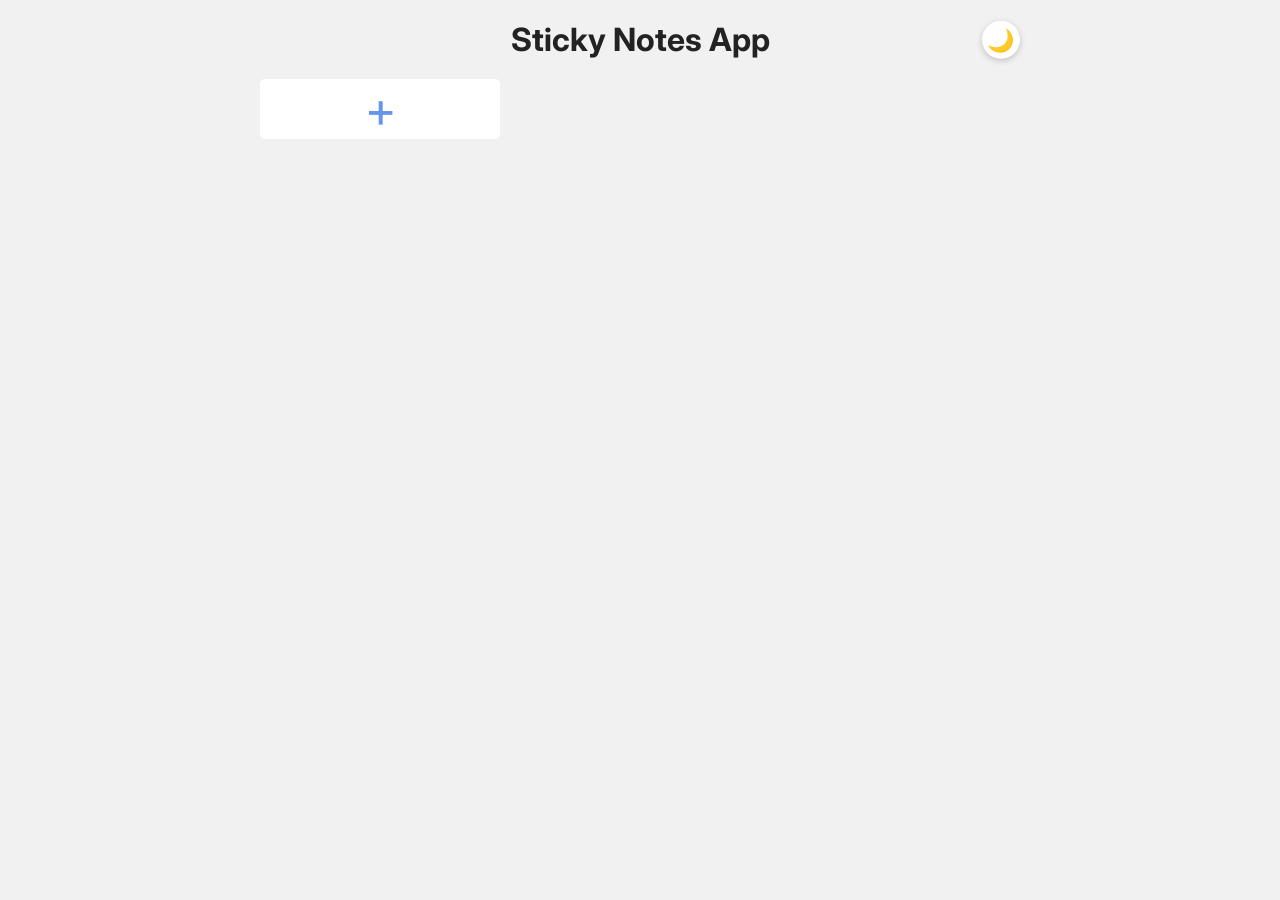
==== index.html @ 71484864 "update" ====
<!DOCTYPE html>
<html lang="en">

<head>
  <meta charset="UTF-8">
  <meta name="viewport" content="width=device-width, initial-scale=1.0">
  <title>Sticky Notes App</title>
  <link rel="stylesheet" href="style.css">
</head>

<body>
  <div class="container">
    
    <!-- Header + Theme Toggle -->
    <div class="header-container">
      <h1>Sticky Notes App</h1>
      <button id="theme-toggle" class="theme-toggle">🌙</button>
    </div>

    <!-- Sticky Notes Grid -->
    <div class="sticky-notes">
      <!-- Add Note button inside grid -->
      <div class="add-note">+</div>
      <!-- Notes will be injected here by JS -->
    </div>

  </div>

  <!-- Script -->
  <script src="script.js"></script>
</body>

</html>
---- style.css ----
@import url(https://fonts.googleapis.com/css?family=Inter:100,200,300,regular,500,600,700,800,900);

/* Reset & base styles */
* {
  margin: 0;
  padding: 0;
  box-sizing: border-box;
  font-family: "Inter", sans-serif;
}

body {
  background-color: var(--bg-color);
  color: var(--text-color);
  transition: background-color 0.3s, color 0.3s;
}

.container {
  max-width: 800px;
  margin: 0 auto;
  padding: 20px;
}

/* Header + toggle container */
.header-container {
  position: relative;
  display: flex;
  align-items: center;
  justify-content: center;
  margin-bottom: 20px;
}

.header-container h1 {
  color: var(--text-color);
  font-size: clamp(1.5rem, 4vw, 2rem);
}

/* Theme toggle button */
.theme-toggle {
  position: absolute;
  top: 50%;
  right: 0;
  transform: translateY(-50%);
  width: clamp(35px, 3vw, 45px);
  height: clamp(35px, 3vw, 45px);
  font-size: clamp(18px, 2vw, 22px);
  border-radius: 50%;
  border: none;
  cursor: pointer;
  background-color: #fff;
  display: flex;
  align-items: center;
  justify-content: center;
  box-shadow: 0 2px 6px rgba(0,0,0,0.2);
  transition: transform 0.3s, background-color 0.3s;
}

.theme-toggle:hover {
  transform: translateY(-50%) scale(1.1);
}

/* ======================= */
/* Sticky Notes Styles */
/* ======================= */
.sticky-notes {
  display: grid;
  grid-template-columns: repeat(auto-fill, minmax(200px, 1fr));
  grid-gap: 20px;
  margin-top: 20px;
}

.sticky-note {
  position: relative;
  background-color: var(--note-color);
  padding: 20px;
  min-width: 200px;
  min-height: 200px;
  border-radius: 5px;
  box-shadow: 0 2px 5px rgba(0, 0, 0, 0.1);
  transition: transform 0.3s ease-in-out, background-color 0.3s, color 0.3s;
}

.sticky-note.animate-in {
  animation: fadeIn 0.5s ease-in-out;
}

.sticky-note.animate-out {
  animation: fadeOut 0.5s ease-in-out;
}

@keyframes fadeIn {
  0% {
    opacity: 0;
    transform: translateY(10px);
  }
  100% {
    opacity: 1;
    transform: translateY(0);
  }
}

@keyframes fadeOut {
  0% {
    opacity: 1;
    transform: translateY(0);
  }
  100% {
    opacity: 0;
    transform: translateY(10px);
  }
}

.note-content {
  width: 100%;
  height: 100px;
  border: none;
  resize: none;
  outline: none;
  background-color: transparent;
  transition: box-shadow 0.3s ease-in-out, color 0.3s ease-in-out;
}

/* Delete button */
.delete-note {
  position: absolute;
  top: 10px;
  right: 10px;
  padding: 5px 10px;
  background-color: #ff6961;
  color: #fff;
  border: none;
  border-radius: 3px;
  cursor: pointer;
  transition: background-color 0.3s ease-in-out;
  display: none;
}

.sticky-note:hover .delete-note {
  display: block;
}

.delete-note:hover {
  background-color: #ff4f4f;
}

/* Add note button */
.add-note {
  display: flex;
  align-items: center;
  justify-content: center;
  font-size: 50px;
  background-color: #fff;
  color: #6495ed;
  cursor: pointer;
  border-radius: 5px;
  transition: background-color 0.3s ease-in-out;
}

/* ============================= */
/* THEME VARIABLES */
/* ============================= */
:root {
  --bg-color: #f1f1f1;
  --text-color: #222;
  --note-color: #fffa75;
}

body.dark-mode {
  --bg-color: #1e1e1e;
  --text-color: #f1f1f1;
  --note-color: #2b2b2b;
}

/* Responsive adjustments */
@media (max-width: 400px) {
  .header-container h1 {
    font-size: 1.5rem;
  }

  .theme-toggle {
    width: 35px;
    height: 35px;
    font-size: 18px;
    top: 50%;
    right: 0.5rem;
  }
}
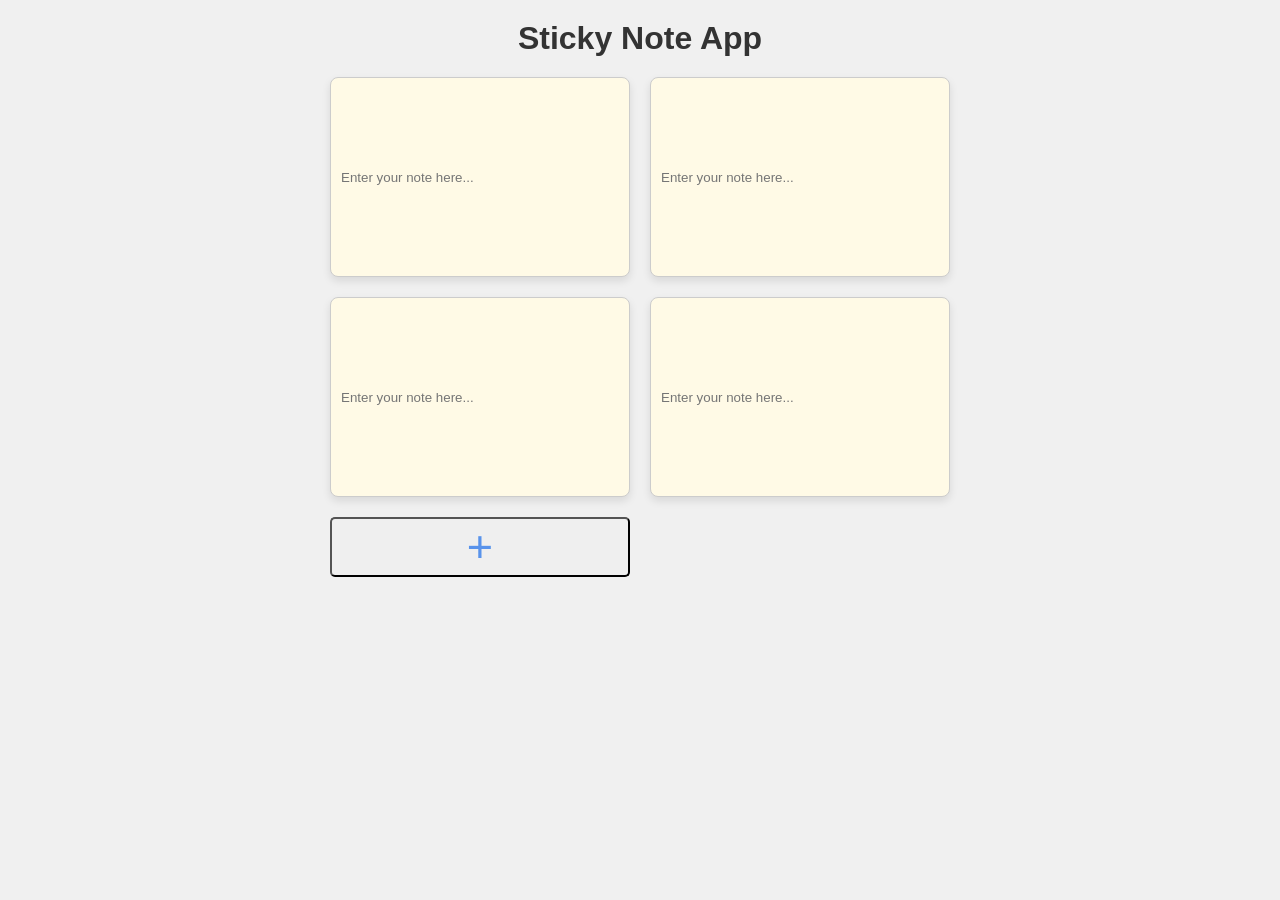
==== commit 9f0b4d6d: "godsways Sticky Note App" ====
--- a/index.html
+++ b/index.html
@@ -1,33 +1,34 @@
 <!DOCTYPE html>
 <html lang="en">
+<head>
+    <meta charset="UTF-8">
+    <meta name="viewport" content="width=device-width, initial-scale=1.0">
+    <title>Sticky Note App</title>
+    <link rel="stylesheet" href="style.css">
+</head>
+<body>
+    <h1>Sticky Note App</h1>
+    <main>
+    <div class="notes-wrapper">
+        <div class="note-container">
+            <input type="text" class="note-input" placeholder="Enter your note here...">
+        </div>
 
-<head>
-  <meta charset="UTF-8">
-  <meta name="viewport" content="width=device-width, initial-scale=1.0">
-  <title>Sticky Notes App</title>
-  <link rel="stylesheet" href="style.css">
-</head>
+        <div class="note-container">
+            <input type="text" class="note-input" placeholder="Enter your note here...">
+        </div>
 
-<body>
-  <div class="container">
-    
-    <!-- Header + Theme Toggle -->
-    <div class="header-container">
-      <h1>Sticky Notes App</h1>
-      <button id="theme-toggle" class="theme-toggle">🌙</button>
+        <div class="note-container">
+            <input type="text" class="note-input" placeholder="Enter your note here...">
+        </div>
+
+        <div class="note-container">
+            <input type="text" class="note-input" placeholder="Enter your note here...">
+        </div>
     </div>
+    <button id="add-note"><span>+</span></button>
+    </main>
 
-    <!-- Sticky Notes Grid -->
-    <div class="sticky-notes">
-      <!-- Add Note button inside grid -->
-      <div class="add-note">+</div>
-      <!-- Notes will be injected here by JS -->
-    </div>
-
-  </div>
-
-  <!-- Script -->
-  <script src="script.js"></script>
+    <script src="script.js"></script>
 </body>
-
 </html>
--- a/style.css
+++ b/style.css
@@ -1,186 +1,54 @@
-@import url(https://fonts.googleapis.com/css?family=Inter:100,200,300,regular,500,600,700,800,900);
-
-/* Reset & base styles */
 * {
-  margin: 0;
-  padding: 0;
-  box-sizing: border-box;
-  font-family: "Inter", sans-serif;
+    margin: 0;
+    padding: 0;
+    box-sizing: border-box;
 }
 
 body {
-  background-color: var(--bg-color);
-  color: var(--text-color);
-  transition: background-color 0.3s, color 0.3s;
+    font-family: Arial, sans-serif;
+    background-color: #f0f0f0;
+    display: flex;
+    flex-direction: column;
+    align-items: center;
+    padding: 20px;
+}
+h1 {
+    margin-bottom: 20px;
+    color: #333;
 }
 
-.container {
-  max-width: 800px;
-  margin: 0 auto;
-  padding: 20px;
+.notes-wrapper {
+    display: grid;
+    grid-template-columns: repeat(2, 300px);
+    gap: 20px;
+    justify-content: center;
 }
 
-/* Header + toggle container */
-.header-container {
-  position: relative;
-  display: flex;
-  align-items: center;
-  justify-content: center;
-  margin-bottom: 20px;
+.note-container input {
+    background-color: #fffae6;
+    border: 1px solid #ccc;
+    border-radius: 8px;
+    width: 300px;
+    height: 200px;
+    padding: 10px;
+    box-shadow: 0 4px 8px rgba(0, 0, 0, 0.1);
 }
 
-.header-container h1 {
-  color: var(--text-color);
-  font-size: clamp(1.5rem, 4vw, 2rem);
+button {
+    width: 300px;
+    border-radius: 5px;
+    height: 60px;
+    margin-top: 20px;
 }
 
-/* Theme toggle button */
-.theme-toggle {
-  position: absolute;
-  top: 50%;
-  right: 0;
-  transform: translateY(-50%);
-  width: clamp(35px, 3vw, 45px);
-  height: clamp(35px, 3vw, 45px);
-  font-size: clamp(18px, 2vw, 22px);
-  border-radius: 50%;
-  border: none;
-  cursor: pointer;
-  background-color: #fff;
-  display: flex;
-  align-items: center;
-  justify-content: center;
-  box-shadow: 0 2px 6px rgba(0,0,0,0.2);
-  transition: transform 0.3s, background-color 0.3s;
+button:hover {
+    background-color: #fffae6;
+    border: 1px solid #ccc;
+    box-shadow: 0 4px 8px rgba(0, 0, 0, 0.1);
+    cursor: pointer;
 }
 
-.theme-toggle:hover {
-  transform: translateY(-50%) scale(1.1);
+button span {
+    font-size: 45px;
+    color: #5993eb;
 }
-
-/* ======================= */
-/* Sticky Notes Styles */
-/* ======================= */
-.sticky-notes {
-  display: grid;
-  grid-template-columns: repeat(auto-fill, minmax(200px, 1fr));
-  grid-gap: 20px;
-  margin-top: 20px;
-}
-
-.sticky-note {
-  position: relative;
-  background-color: var(--note-color);
-  padding: 20px;
-  min-width: 200px;
-  min-height: 200px;
-  border-radius: 5px;
-  box-shadow: 0 2px 5px rgba(0, 0, 0, 0.1);
-  transition: transform 0.3s ease-in-out, background-color 0.3s, color 0.3s;
-}
-
-.sticky-note.animate-in {
-  animation: fadeIn 0.5s ease-in-out;
-}
-
-.sticky-note.animate-out {
-  animation: fadeOut 0.5s ease-in-out;
-}
-
-@keyframes fadeIn {
-  0% {
-    opacity: 0;
-    transform: translateY(10px);
-  }
-  100% {
-    opacity: 1;
-    transform: translateY(0);
-  }
-}
-
-@keyframes fadeOut {
-  0% {
-    opacity: 1;
-    transform: translateY(0);
-  }
-  100% {
-    opacity: 0;
-    transform: translateY(10px);
-  }
-}
-
-.note-content {
-  width: 100%;
-  height: 100px;
-  border: none;
-  resize: none;
-  outline: none;
-  background-color: transparent;
-  transition: box-shadow 0.3s ease-in-out, color 0.3s ease-in-out;
-}
-
-/* Delete button */
-.delete-note {
-  position: absolute;
-  top: 10px;
-  right: 10px;
-  padding: 5px 10px;
-  background-color: #ff6961;
-  color: #fff;
-  border: none;
-  border-radius: 3px;
-  cursor: pointer;
-  transition: background-color 0.3s ease-in-out;
-  display: none;
-}
-
-.sticky-note:hover .delete-note {
-  display: block;
-}
-
-.delete-note:hover {
-  background-color: #ff4f4f;
-}
-
-/* Add note button */
-.add-note {
-  display: flex;
-  align-items: center;
-  justify-content: center;
-  font-size: 50px;
-  background-color: #fff;
-  color: #6495ed;
-  cursor: pointer;
-  border-radius: 5px;
-  transition: background-color 0.3s ease-in-out;
-}
-
-/* ============================= */
-/* THEME VARIABLES */
-/* ============================= */
-:root {
-  --bg-color: #f1f1f1;
-  --text-color: #222;
-  --note-color: #fffa75;
-}
-
-body.dark-mode {
-  --bg-color: #1e1e1e;
-  --text-color: #f1f1f1;
-  --note-color: #2b2b2b;
-}
-
-/* Responsive adjustments */
-@media (max-width: 400px) {
-  .header-container h1 {
-    font-size: 1.5rem;
-  }
-
-  .theme-toggle {
-    width: 35px;
-    height: 35px;
-    font-size: 18px;
-    top: 50%;
-    right: 0.5rem;
-  }
-}
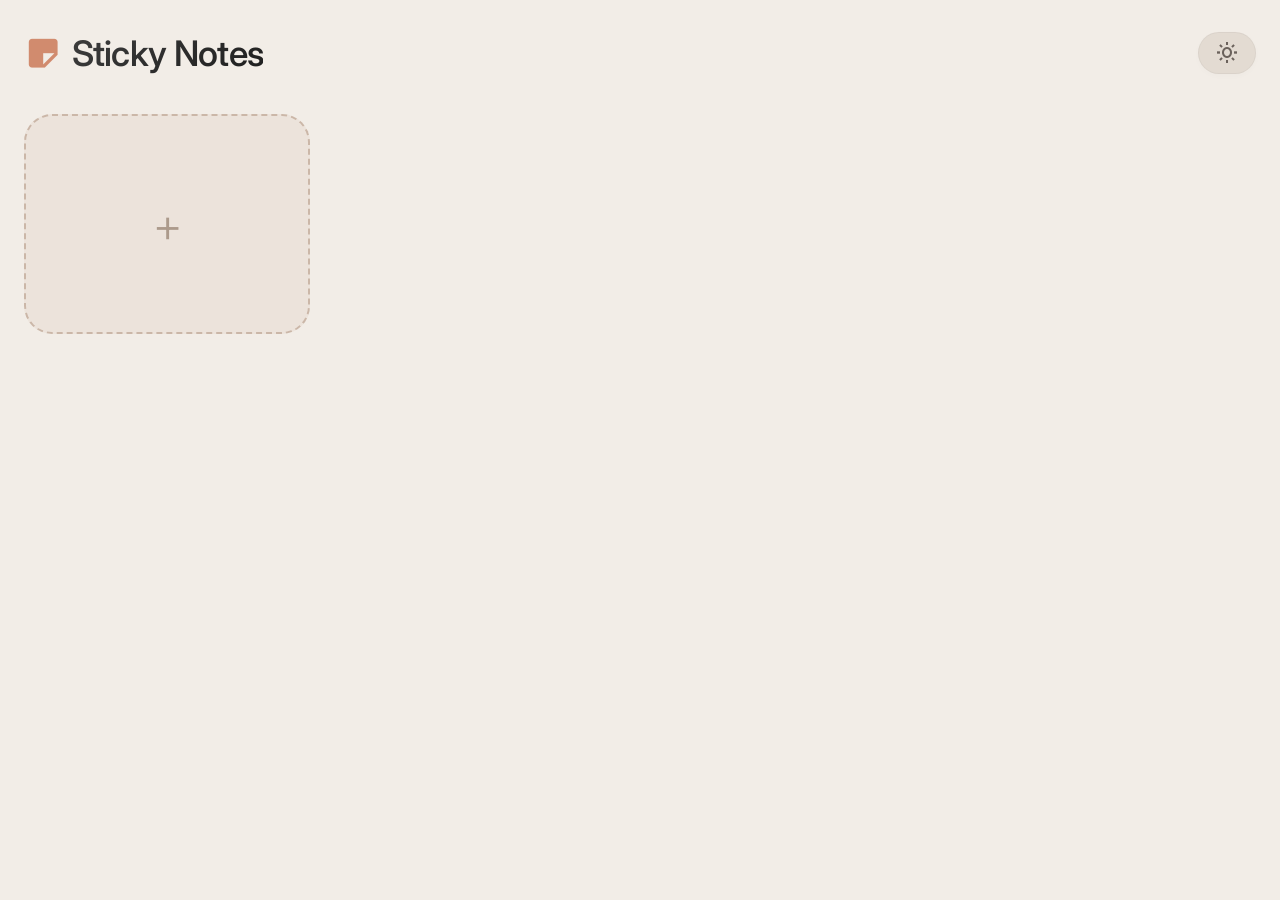
==== commit 829bfa5f: "my sticky" ====
--- a/index.html
+++ b/index.html
@@ -1,34 +1,36 @@
-<!DOCTYPE html>
+<!doctype html>
 <html lang="en">
-<head>
-    <meta charset="UTF-8">
-    <meta name="viewport" content="width=device-width, initial-scale=1.0">
-    <title>Sticky Note App</title>
-    <link rel="stylesheet" href="style.css">
-</head>
-<body>
-    <h1>Sticky Note App</h1>
-    <main>
-    <div class="notes-wrapper">
-        <div class="note-container">
-            <input type="text" class="note-input" placeholder="Enter your note here...">
+  <head>
+    <meta charset="UTF-8" />
+    <meta name="viewport" content="width=device-width, initial-scale=1.0" />
+    <title>Sticky Notes</title>
+    <link rel="preconnect" href="https://fonts.googleapis.com" />
+    <link rel="preconnect" href="https://fonts.gstatic.com" crossorigin />
+    <link
+      href="https://fonts.googleapis.com/css2?family=Inter:opsz,wght@14..32,300;14..32,400;14..32,500;14..32,600&display=swap"
+      rel="stylesheet" />
+    <link
+      href="https://unpkg.com/boxicons@2.1.4/css/boxicons.min.css"
+      rel="stylesheet" />
+    <link rel="stylesheet" href="style.css" />
+  </head>
+  <body>
+    <div class="app">
+      <div class="top-bar">
+        <div class="title-group">
+          <i class="bx bxs-note"></i>
+          <h1>Sticky Notes</h1>
         </div>
+        <div class="theme-toggle" id="toggleTheme">
+          <i class="bx bx-sun"></i>
+          <i class="bx bx-moon"></i>
+        </div>
+      </div>
 
-        <div class="note-container">
-            <input type="text" class="note-input" placeholder="Enter your note here...">
-        </div>
-
-        <div class="note-container">
-            <input type="text" class="note-input" placeholder="Enter your note here...">
-        </div>
-
-        <div class="note-container">
-            <input type="text" class="note-input" placeholder="Enter your note here...">
-        </div>
+      <div class="notes-grid" id="notesGrid">
+        <div class="add-card" id="addNote">+</div>
+      </div>
     </div>
-    <button id="add-note"><span>+</span></button>
-    </main>
-
     <script src="script.js"></script>
-</body>
-</html>+  </body>
+</html>
--- a/style.css
+++ b/style.css
@@ -1,54 +1,315 @@
 * {
-    margin: 0;
-    padding: 0;
-    box-sizing: border-box;
+  margin: 0;
+  padding: 0;
+  box-sizing: border-box;
 }
 
 body {
-    font-family: Arial, sans-serif;
-    background-color: #f0f0f0;
-    display: flex;
-    flex-direction: column;
-    align-items: center;
-    padding: 20px;
-}
+  font-family:
+    "Inter",
+    system-ui,
+    -apple-system,
+    sans-serif;
+  background: #f2ede7;
+  color: #2b2b2b;
+  padding: 2rem 1.5rem;
+  transition:
+    background 0.3s ease,
+    color 0.2s ease;
+  min-height: 100vh;
+}
+
+body.dark {
+  background: #1e1e24;
+  color: #ececec;
+}
+
+.app {
+  max-width: 1300px;
+  margin: 0 auto;
+}
+
+.top-bar {
+  display: flex;
+  align-items: center;
+  justify-content: space-between;
+  margin-bottom: 2.5rem;
+  flex-wrap: wrap;
+  gap: 1rem;
+}
+
+.title-group {
+  display: flex;
+  align-items: center;
+  gap: 0.6rem;
+}
+
+.title-group i {
+  font-size: 2.4rem;
+  color: #d18b6e;
+  transition: 0.2s;
+}
+
+body.dark .title-group i {
+  color: #e8ad93;
+}
+
 h1 {
-    margin-bottom: 20px;
-    color: #333;
-}
-
-.notes-wrapper {
-    display: grid;
-    grid-template-columns: repeat(2, 300px);
-    gap: 20px;
-    justify-content: center;
-}
-
-.note-container input {
-    background-color: #fffae6;
-    border: 1px solid #ccc;
-    border-radius: 8px;
-    width: 300px;
-    height: 200px;
-    padding: 10px;
-    box-shadow: 0 4px 8px rgba(0, 0, 0, 0.1);
-}
-
-button {
-    width: 300px;
-    border-radius: 5px;
-    height: 60px;
-    margin-top: 20px;
-}
-
-button:hover {
-    background-color: #fffae6;
-    border: 1px solid #ccc;
-    box-shadow: 0 4px 8px rgba(0, 0, 0, 0.1);
-    cursor: pointer;
-}
-
-button span {
-    font-size: 45px;
-    color: #5993eb;
-}
+  font-weight: 550;
+  font-size: 2.2rem;
+  letter-spacing: -0.02em;
+  background: linear-gradient(145deg, #3d3d3d, #1f1f1f);
+  -webkit-background-clip: text;
+  -webkit-text-fill-color: transparent;
+  background-clip: text;
+}
+
+body.dark h1 {
+  background: linear-gradient(145deg, #f0f0f0, #cbcbcb);
+  -webkit-background-clip: text;
+  -webkit-text-fill-color: transparent;
+}
+
+.theme-toggle {
+  background: #e3dbd2;
+  backdrop-filter: blur(4px);
+  border: 1px solid rgba(0, 0, 0, 0.04);
+  border-radius: 60px;
+  padding: 0.5rem 1rem;
+  display: flex;
+  align-items: center;
+  gap: 0.6rem;
+  cursor: pointer;
+  box-shadow: 0 2px 6px rgba(0, 0, 0, 0.02);
+  transition: 0.2s;
+}
+
+body.dark .theme-toggle {
+  background: #2c2c35d9;
+  border-color: #3e3e4a;
+}
+
+.theme-toggle i {
+  font-size: 1.5rem;
+  color: #6b625c;
+  transition: 0.2s;
+}
+
+body.dark .theme-toggle i {
+  color: #dedede;
+}
+
+.theme-toggle .bx-sun {
+  display: inline-block;
+}
+.theme-toggle .bx-moon {
+  display: none;
+}
+
+body.dark .theme-toggle .bx-sun {
+  display: none;
+}
+body.dark .theme-toggle .bx-moon {
+  display: inline-block;
+}
+
+.notes-grid {
+  display: grid;
+  grid-template-columns: repeat(auto-fill, minmax(240px, 1fr));
+  gap: 1.8rem;
+}
+
+.note-card {
+  background: #faf5ef;
+  backdrop-filter: blur(2px);
+  border-radius: 28px;
+  padding: 1.5rem 1.2rem 1rem 1.5rem;
+  min-height: 220px;
+  display: flex;
+  flex-direction: column;
+  box-shadow:
+    0 8px 16px -6px rgba(90, 60, 40, 0.08),
+    0 0 0 1px rgba(160, 120, 80, 0.03) inset;
+  transition: all 0.2s ease;
+  position: relative;
+  border: 1px solid rgba(255, 245, 235, 0.7);
+}
+
+body.dark .note-card {
+  background: #2a2a33e0;
+  backdrop-filter: blur(4px);
+  box-shadow:
+    0 14px 24px -8px rgba(0, 0, 0, 0.5),
+    0 0 0 1px rgba(255, 255, 255, 0.03) inset;
+}
+
+.note-card.c1 {
+  background: #f5e4db;
+}
+.note-card.c2 {
+  background: #e2d9ed;
+}
+.note-card.c3 {
+  background: #d4e4dd;
+}
+.note-card.c4 {
+  background: #f7e7d4;
+}
+.note-card.c5 {
+  background: #dae3f2;
+}
+.note-card.c6 {
+  background: #f7d9dd;
+}
+body.dark .note-card.c1 {
+  background: #372e2b;
+}
+body.dark .note-card.c2 {
+  background: #2f2b3c;
+}
+body.dark .note-card.c3 {
+  background: #1f3530;
+}
+body.dark .note-card.c4 {
+  background: #3b3124;
+}
+body.dark .note-card.c5 {
+  background: #1f2d40;
+}
+body.dark .note-card.c6 {
+  background: #3f282f;
+}
+
+.note-text {
+  width: 100%;
+  flex: 1;
+  border: none;
+  resize: none;
+  background: transparent;
+  font-size: 1rem;
+  line-height: 1.5;
+  font-weight: 400;
+  color: inherit;
+  outline: none;
+  font-family: "Inter", sans-serif;
+  margin-bottom: 0.5rem;
+  pointer-events: none;
+}
+
+.note-card.editing .note-text {
+  pointer-events: auto;
+}
+
+.meta-timestamps {
+  font-size: 0.68rem;
+  opacity: 0.55;
+  letter-spacing: 0.01rem;
+  margin-top: 0.5rem;
+  border-top: 1px dashed rgba(120, 80, 60, 0.15);
+  padding-top: 0.5rem;
+}
+
+body.dark .meta-timestamps {
+  border-top-color: rgba(255, 255, 255, 0.1);
+}
+
+.delete-btn {
+  position: absolute;
+  top: 12px;
+  right: 14px;
+  background: rgba(140, 100, 80, 0.05);
+  border: none;
+  width: 32px;
+  height: 32px;
+  border-radius: 40px;
+  font-size: 1.2rem;
+  font-weight: 300;
+  color: #8b7a6e;
+  display: flex;
+  align-items: center;
+  justify-content: center;
+  cursor: pointer;
+  transition: 0.15s;
+  backdrop-filter: blur(2px);
+}
+
+.delete-btn:hover {
+  background: rgba(180, 100, 80, 0.2);
+  color: #b14f4f;
+  transform: scale(1.05);
+}
+
+body.dark .delete-btn {
+  color: #b0b0b0;
+  background: rgba(255, 255, 255, 0.05);
+}
+
+body.dark .delete-btn:hover {
+  background: rgba(224, 108, 108, 0.3);
+  color: #ffa0a0;
+}
+
+.add-card {
+  background: #ece3db;
+  backdrop-filter: blur(6px);
+  border: 2px dashed #cbb7a8;
+  border-radius: 28px;
+  min-height: 220px;
+  display: flex;
+  align-items: center;
+  justify-content: center;
+  font-size: 3rem;
+  font-weight: 300;
+  color: #ac9a8b;
+  cursor: pointer;
+  transition:
+    background 0.2s,
+    border-color 0.2s,
+    transform 0.1s;
+  box-shadow: none;
+}
+
+.add-card:hover {
+  background: #e4d9cf;
+  border-color: #b89f8e;
+  color: #7f6b5e;
+  transform: scale(0.98);
+}
+
+body.dark .add-card {
+  background: #26262fad;
+  border-color: #4c4c5c;
+  color: #9e9eb0;
+}
+
+body.dark .add-card:hover {
+  background: #32323f;
+  border-color: #a18e9b;
+  color: #d6cdcd;
+}
+
+/* placeholder text style */
+.note-text::placeholder {
+  color: currentColor;
+  opacity: 0.28;
+  font-weight: 300;
+  font-style: italic;
+}
+
+/* tiny responsive */
+@media (max-width: 500px) {
+  body {
+    padding: 1.2rem;
+  }
+  h1 {
+    font-size: 1.9rem;
+  }
+}
+
+/* smooth interactions */
+.note-card,
+.add-card,
+.delete-btn,
+.theme-toggle {
+  -webkit-tap-highlight-color: transparent;
+}
